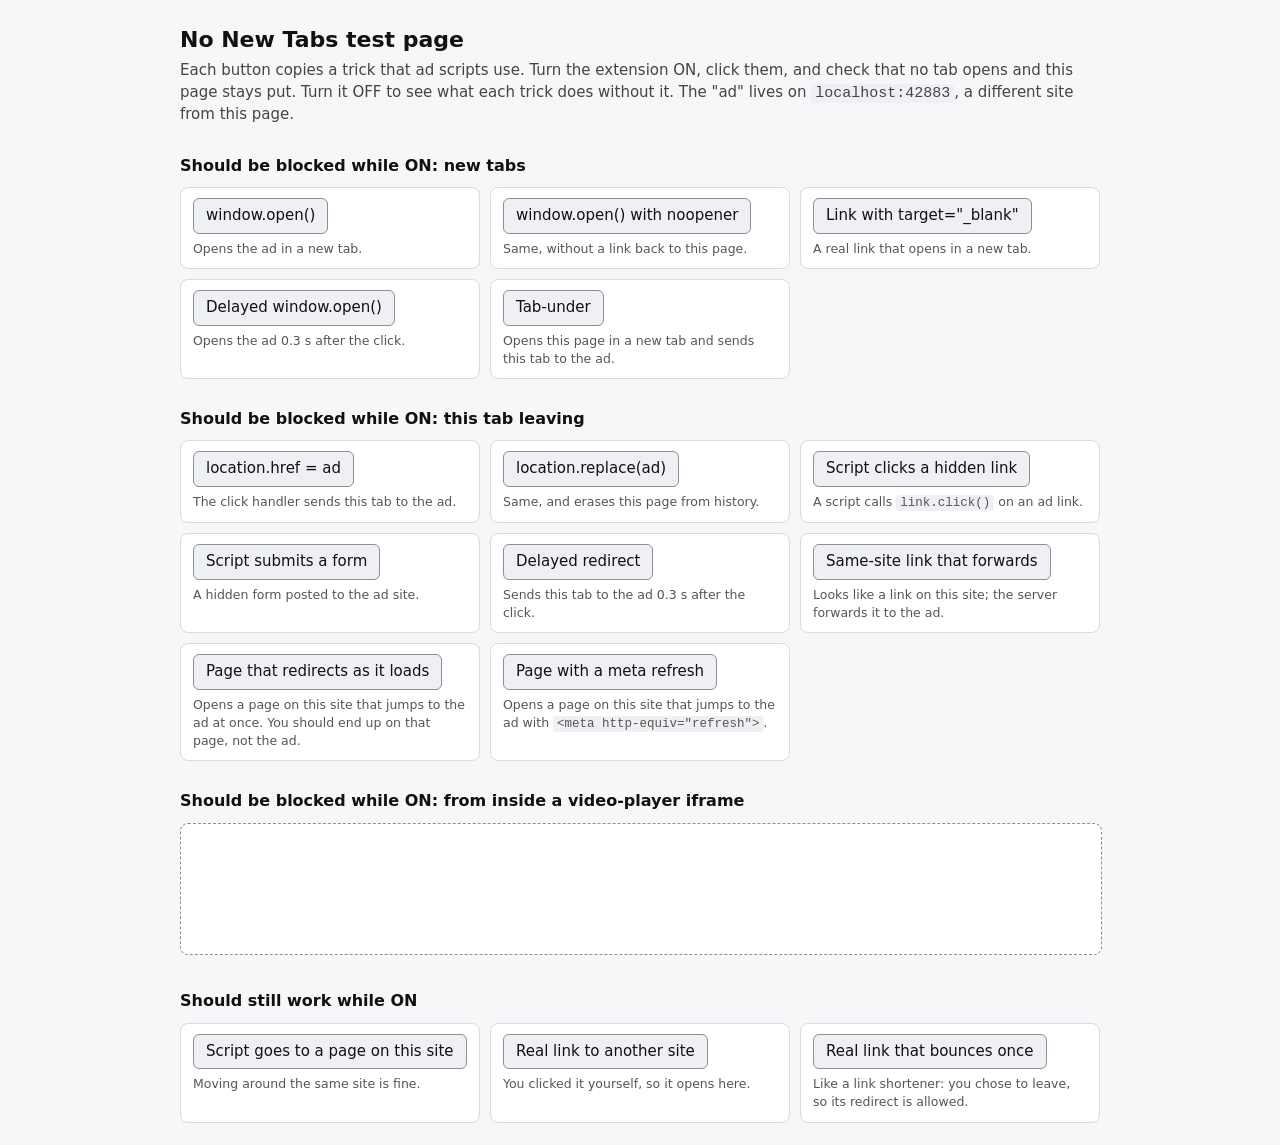
==== test/pages/index.html @ 7d8b126b "Add a local test page and an automated browser test test/server.mjs serves a page with one button pe" ====
<!doctype html>
<html lang="en">
<head>
<meta charset="utf-8">
<meta name="viewport" content="width=device-width, initial-scale=1">
<title>No New Tabs test page</title>
<style>
  body { font: 15px/1.45 system-ui, sans-serif; margin: 24px auto; padding: 0 16px; max-width: 920px; color: #111; background: #f6f7f9; }
  h1 { font-size: 22px; margin-bottom: 4px; }
  h2 { font-size: 16px; margin: 28px 0 10px; }
  p.lead { margin-top: 0; color: #444; }
  .grid { display: grid; grid-template-columns: repeat(auto-fill, minmax(270px, 1fr)); gap: 10px; }
  .case { background: #fff; border: 1px solid #d8dbe0; border-radius: 8px; padding: 10px 12px; }
  .case small { display: block; margin-top: 6px; color: #555; }
  button, a.btn { font: inherit; padding: 6px 12px; border: 1px solid #8a8f98; border-radius: 6px; background: #eef0f3; color: #111; text-decoration: none; display: inline-block; cursor: pointer; }
  iframe { width: 100%; height: 130px; border: 1px dashed #8a8f98; border-radius: 8px; background: #fff; }
  code { background: #eef0f3; padding: 1px 4px; border-radius: 4px; }
</style>
</head>
<body>
<h1>No New Tabs test page</h1>
<p class="lead">Each button copies a trick that ad scripts use. Turn the extension ON, click them, and check that no tab opens and this page stays put. Turn it OFF to see what each trick does without it. The "ad" lives on <code id="other"></code>, a different site from this page.</p>

<h2>Should be blocked while ON: new tabs</h2>
<div class="grid">
  <div class="case"><button id="popup">window.open()</button><small>Opens the ad in a new tab.</small></div>
  <div class="case"><button id="popup-noopener">window.open() with noopener</button><small>Same, without a link back to this page.</small></div>
  <div class="case"><a class="btn" id="blank-link" target="_blank" data-ad>Link with target="_blank"</a><small>A real link that opens in a new tab.</small></div>
  <div class="case"><button id="delayed-popup">Delayed window.open()</button><small>Opens the ad 0.3 s after the click.</small></div>
  <div class="case"><button id="tab-under">Tab-under</button><small>Opens this page in a new tab and sends this tab to the ad.</small></div>
</div>

<h2>Should be blocked while ON: this tab leaving</h2>
<div class="grid">
  <div class="case"><button id="redirect">location.href = ad</button><small>The click handler sends this tab to the ad.</small></div>
  <div class="case"><button id="replace">location.replace(ad)</button><small>Same, and erases this page from history.</small></div>
  <div class="case"><button id="script-link">Script clicks a hidden link</button><small>A script calls <code>link.click()</code> on an ad link.</small></div>
  <div class="case"><button id="form-submit">Script submits a form</button><small>A hidden form posted to the ad site.</small></div>
  <div class="case"><button id="timer-redirect">Delayed redirect</button><small>Sends this tab to the ad 0.3 s after the click.</small></div>
  <div class="case"><a class="btn" id="go-link" href="/go">Same-site link that forwards</a><small>Looks like a link on this site; the server forwards it to the ad.</small></div>
  <div class="case"><a class="btn" href="/instant.html">Page that redirects as it loads</a><small>Opens a page on this site that jumps to the ad at once. You should end up on that page, not the ad.</small></div>
  <div class="case"><a class="btn" href="/refresh">Page with a meta refresh</a><small>Opens a page on this site that jumps to the ad with <code>&lt;meta http-equiv="refresh"&gt;</code>.</small></div>
</div>

<h2>Should be blocked while ON: from inside a video-player iframe</h2>
<iframe id="frame" title="Player iframe on another site"></iframe>

<h2>Should still work while ON</h2>
<div class="grid">
  <div class="case"><button id="same-site">Script goes to a page on this site</button><small>Moving around the same site is fine.</small></div>
  <div class="case"><a class="btn" id="real-link" data-external>Real link to another site</a><small>You clicked it yourself, so it opens here.</small></div>
  <div class="case"><a class="btn" id="out-link" data-out>Real link that bounces once</a><small>Like a link shortener: you chose to leave, so its redirect is allowed.</small></div>
</div>

<form id="ad-form" method="get" hidden></form>

<script>
  const port = location.port ? `:${location.port}` : '';
  const OTHER = `${location.protocol}//${location.hostname === 'localhost' ? '127.0.0.1' : 'localhost'}${port}`;
  const AD = `${OTHER}/ad.html`;

  document.getElementById('other').textContent = new URL(OTHER).host;
  document.querySelectorAll('[data-ad]').forEach((a) => (a.href = AD));
  document.querySelectorAll('[data-external]').forEach((a) => (a.href = `${OTHER}/external.html`));
  document.querySelectorAll('[data-out]').forEach((a) => (a.href = `${OTHER}/out`));
  document.getElementById('ad-form').action = AD;

  const frame = document.getElementById('frame');
  frame.addEventListener('load', () => (window.frameReady = true));
  frame.src = `${OTHER}/frame.html`;

  const on = (id, fn) => document.getElementById(id).addEventListener('click', fn);
  on('popup', () => window.open(AD));
  on('popup-noopener', () => window.open(AD, '_blank', 'noopener'));
  on('delayed-popup', () => setTimeout(() => window.open(AD), 300));
  on('tab-under', () => {
    window.open(location.href);
    location.href = AD;
  });
  on('redirect', () => (location.href = AD));
  on('replace', () => location.replace(AD));
  on('script-link', () => {
    const a = document.createElement('a');
    a.href = AD;
    document.body.append(a);
    a.click();
  });
  on('form-submit', () => document.getElementById('ad-form').submit());
  on('timer-redirect', () => setTimeout(() => (location.href = AD), 300));
  on('same-site', () => (location.href = '/next.html'));
</script>
</body>
</html>
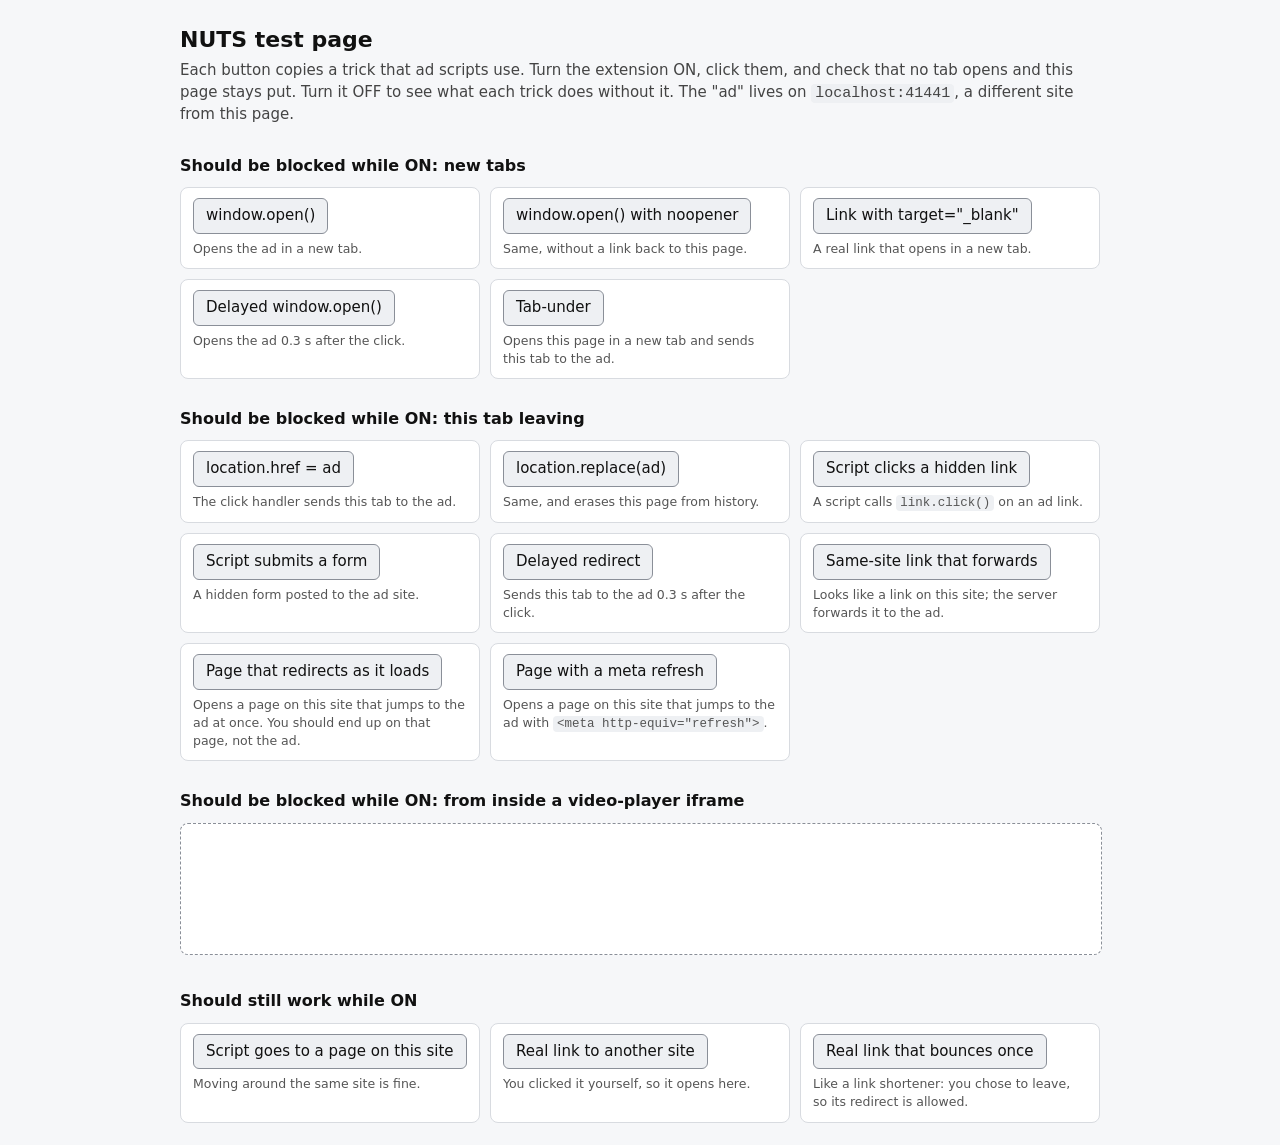
==== commit 7432fdd6: "Rename the extension to NUTS: No Unwanted Tabs or Swaps Updates the extension name, toolbar tooltip," ====
--- a/test/pages/index.html
+++ b/test/pages/index.html
@@ -3,7 +3,7 @@
 <head>
 <meta charset="utf-8">
 <meta name="viewport" content="width=device-width, initial-scale=1">
-<title>No New Tabs test page</title>
+<title>NUTS test page</title>
 <style>
   body { font: 15px/1.45 system-ui, sans-serif; margin: 24px auto; padding: 0 16px; max-width: 920px; color: #111; background: #f6f7f9; }
   h1 { font-size: 22px; margin-bottom: 4px; }
@@ -18,7 +18,7 @@
 </style>
 </head>
 <body>
-<h1>No New Tabs test page</h1>
+<h1>NUTS test page</h1>
 <p class="lead">Each button copies a trick that ad scripts use. Turn the extension ON, click them, and check that no tab opens and this page stays put. Turn it OFF to see what each trick does without it. The "ad" lives on <code id="other"></code>, a different site from this page.</p>
 
 <h2>Should be blocked while ON: new tabs</h2>
